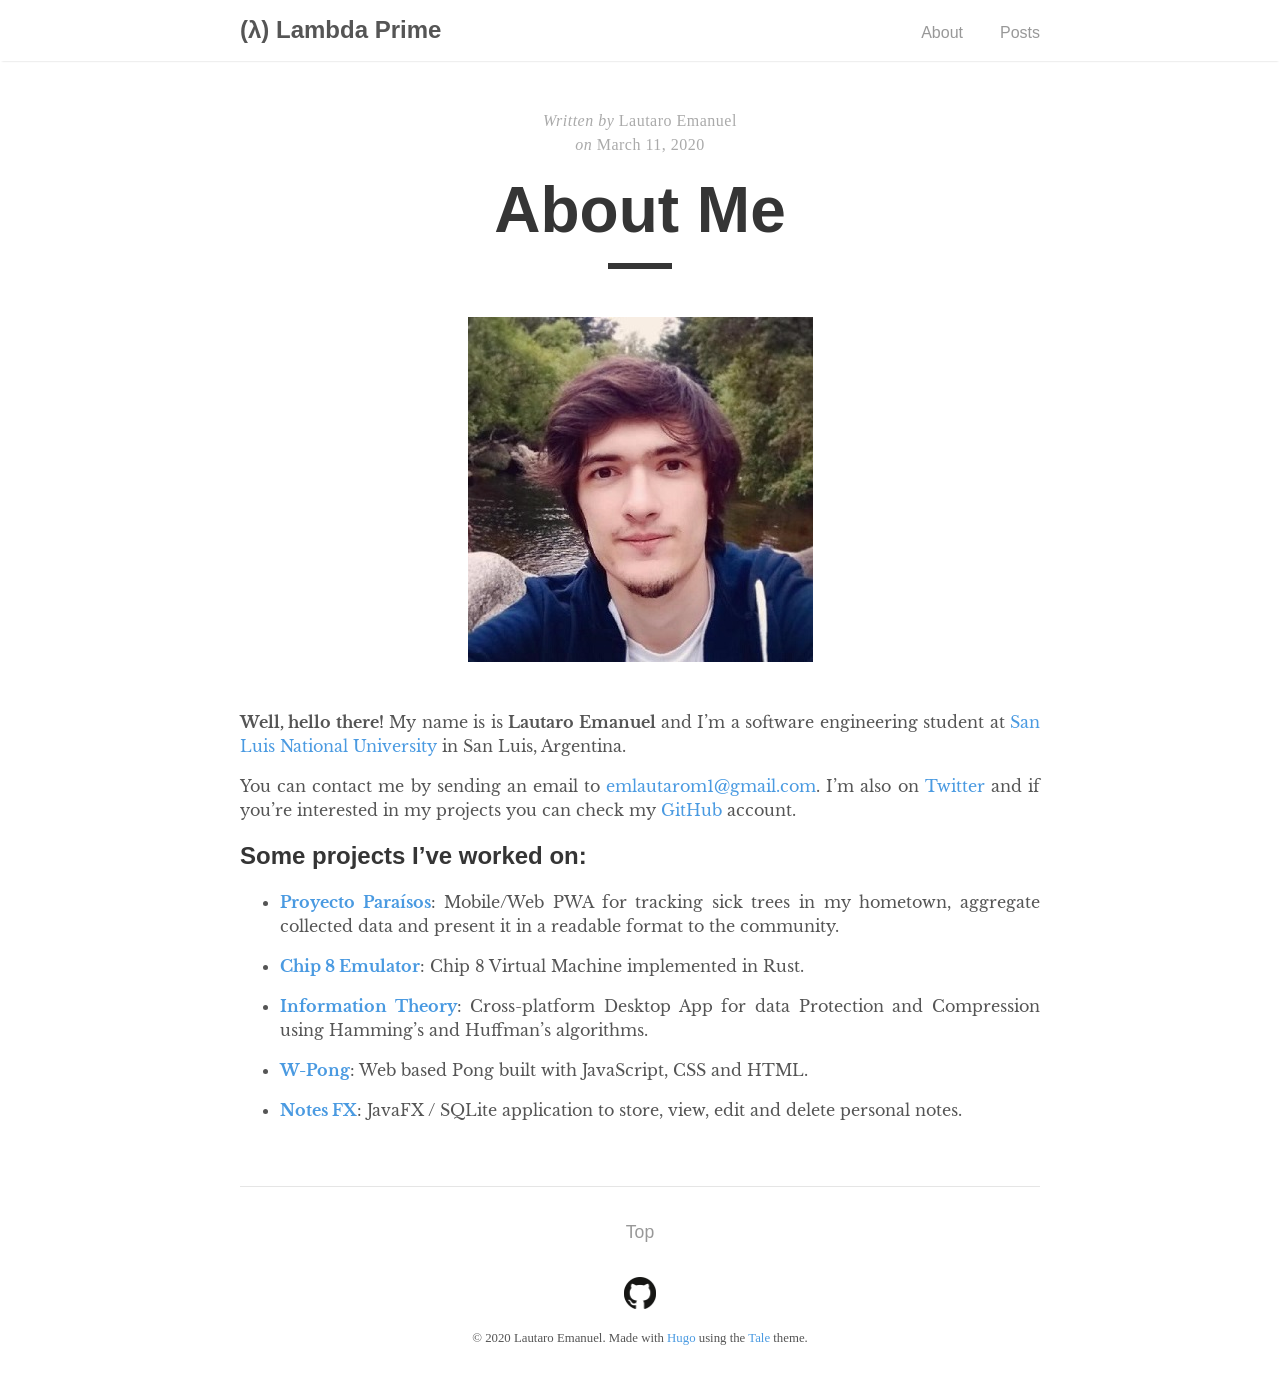
==== about/index.html @ d6d1b446 ""Build date: 11/03/2020 at 23:06:22"" ====
<!DOCTYPE html>
<html lang="en-us">
    <head>
		<meta charset="UTF-8">
		<meta name="viewport" content="width=device-width, initial-scale=1.0">

		<title>About Me &middot; (λ) Lambda Prime</title>

		
  		<link rel="stylesheet" href="/css/style.css">
		<link rel="stylesheet" href="/css/fonts.css">
		<link rel="stylesheet" href="/custom.css">
		
		<link rel="icon" type="image/png" sizes="32x32" href="/images/favicon-32x32.png">
		<link rel="icon" type="image/png" sizes="16x16" href="/images/favicon-16x16.png">
		<link rel="apple-touch-icon" sizes="180x180" href="/images/apple-touch-icon.png">

		
		<link href="" rel="alternate" type="application/rss+xml" title="(λ) Lambda Prime" />
	</head>

    <body>
        		<nav class="nav">
			<div class="nav-container">
				<a href="/">
					<h2 class="nav-title">(λ) Lambda Prime</h2>
				</a>
				<ul>
    
    
        <li>
            <a href="/about/">
                
                <span>About</span>
                
            </a>
        </li>
    
        <li>
            <a href="/posts/">
                
                <span>Posts</span>
                
            </a>
        </li>
    
</ul>
			</div>
		</nav>

        

<main>
	<div class="post">
		<div class="post-info">
    <span>Written by</span>
        Lautaro Emanuel
        <br>
        <span>on&nbsp;</span><time datetime="2020-03-11 15:27:41 -0300 -03">March 11, 2020</time>
</div>
		<h1 class="post-title">About Me</h1>
<div class="post-line"></div>

		

		<p><img src="/images/me.jpg" alt="Missing handsome dude picture">
 </p>
<p><strong>Well, hello there!</strong> My name is is <strong>Lautaro Emanuel</strong> and I&rsquo;m a software engineering student at <a href="http://google.com">San Luis National University</a> in San Luis, Argentina.</p>
<p>You can contact me by sending an email to <a href="mailto:emlautarom1@gmail.com">emlautarom1@gmail.com</a>. I&rsquo;m also on <a href="%22twitter.com%22">Twitter</a> and if you&rsquo;re interested in my projects you can check my <a href="%22asdasd.com%22">GitHub</a> account.</p>
<h2 id="some-projects-ive-worked-on">Some projects I&rsquo;ve worked on:</h2>
<ul>
<li>
<p><strong><a href="https://github.com/emlautarom1/ProyectoParaisos">Proyecto Paraísos</a></strong>: Mobile/Web PWA for tracking sick trees in my hometown, aggregate collected data and present it in a readable format to the community.</p>
</li>
<li>
<p><strong><a href="https://github.com/emlautarom1/Chip_8">Chip 8 Emulator</a></strong>: Chip 8 Virtual Machine implemented in Rust.</p>
</li>
<li>
<p><strong><a href="https://github.com/emlautarom1/InformationTheory">Information Theory</a></strong>: Cross-platform Desktop App for data Protection and Compression using Hamming&rsquo;s and Huffman&rsquo;s algorithms.</p>
</li>
<li>
<p><strong><a href="https://github.com/emlautarom1/W_Pong">W-Pong</a></strong>: Web based Pong built with JavaScript, CSS and HTML.</p>
</li>
<li>
<p><strong><a href="https://github.com/emlautarom1/NotesFX">Notes FX</a></strong>: JavaFX / SQLite application to store, view, edit and delete personal notes.</p>
</li>
</ul>


		
	</div>

	<div class="pagination">

		<a href="#" class="top">Top</a>
	</div>
</main>


        <footer>
    <div style="display: flex; justify-content: center;">
        <a href="https://github.com/emlautarom1/">
            <img src="/images/github.png" alt="GitHub" width="32" height="32">
        </a>
    </div>
    <span>
        &copy; <time datetime="2020-03-11 23:06:22.8562704 -0300 -03 m=&#43;0.108999301">2020</time> Lautaro Emanuel.
        Made with <a href='https://gohugo.io'>Hugo</a> using the <a href='https://github.com/EmielH/tale-hugo/'>Tale</a> theme.
    </span>
</footer>
    </body>
</html>
---- css/style.css ----
*{-webkit-box-sizing:border-box;-moz-box-sizing:border-box;box-sizing:border-box;line-height:1.5}html,body{color:#555;background-color:#fff;margin:0;padding:0}html{font-family:"Libre Baskerville","Times New Roman",Times,serif;font-size:14px;overflow-y:scroll}@media (min-width: 600px){html{font-size:16px}}body{-webkit-text-size-adjust:100%}h1,h2,h3,h4,h5,h6{color:#353535;font-family:"Helvetica Neue","Segoe UI",Helvetica,Arial,sans-serif;line-height:normal}a{color:#4a9ae1;text-decoration:none}blockquote{border-left:0.25rem solid #e5e5e5;color:#979797;margin:.8rem 0;padding:.5rem 1rem}blockquote p:last-child{margin-bottom:0}@media (min-width: 600px){blockquote{padding:0 5rem 0 1.25rem}}img{display:block;margin:0 0 1rem;max-width:100%}td{vertical-align:top}pre,code{font-family:Menlo,Monaco,monospace}code{background-color:#f9f9f9;border-radius:3px;color:#bf616a;font-size:85%;padding:.25em .5em;white-space:pre-wrap}pre{margin:0 0 1rem}pre code{background-color:transparent;color:inherit;font-size:100%;padding:0}.highlight{background-color:#f9f9f9;border-radius:3px;line-height:1.4;margin:0 0 1rem;padding:1rem}.highlight pre{margin-bottom:0;overflow-x:auto}.highlight .lineno{color:#aaa;display:inline-block;padding:0 .75rem 0 .25rem;-webkit-user-select:none;-moz-user-select:none;user-select:none}.post{padding:3rem 0}.post-info{color:#aaa;font-family:Palatino,"Palatino LT STD","Palatino Linotype","Book Antiqua","Georgia",serif;letter-spacing:0.5px;text-align:center}.post-info span{font-style:italic}.post-title{color:#353535;font-family:"Helvetica Neue","Segoe UI",Helvetica,Arial,sans-serif;font-size:4rem;margin:1rem 0;text-align:center}.post-line{border-top:0.4rem solid #353535;display:block;margin:0 auto 3rem;width:4rem}.post p{margin:0 0 1rem;text-align:justify}.post a:hover{text-decoration:underline}.post img{margin:0 auto 0.5rem}.post img+em{color:#aaa;display:block;font-family:"Helvetica Neue","Segoe UI",Helvetica,Arial,sans-serif;font-size:0.9rem;font-style:normal;text-align:center}.post img.emoji{display:inline-block;left:0;transform:none;width:1rem;height:1rem;vertical-align:text-top;padding:0;margin:0}.highlight .hll{background-color:#ffc}.highlight .c{color:#999}.highlight .err{color:#a00;background-color:#faa}.highlight .k{color:#069}.highlight .o{color:#555}.highlight .cm{color:#09f;font-style:italic}.highlight .cp{color:#099}.highlight .c1{color:#999}.highlight .cs{color:#999}.highlight .gd{background-color:#fcc;border:1px solid #c00}.highlight .ge{font-style:italic}.highlight .gr{color:#f00}.highlight .gh{color:#030}.highlight .gi{background-color:#cfc;border:1px solid #0c0}.highlight .go{color:#aaa}.highlight .gp{color:#009}.highlight .gu{color:#030}.highlight .gt{color:#9c6}.highlight .kc{color:#069}.highlight .kd{color:#069}.highlight .kn{color:#069}.highlight .kp{color:#069}.highlight .kr{color:#069}.highlight .kt{color:#078}.highlight .m{color:#f60}.highlight .s{color:#d44950}.highlight .na{color:#4f9fcf}.highlight .nb{color:#366}.highlight .nc{color:#0a8}.highlight .no{color:#360}.highlight .nd{color:#99f}.highlight .ni{color:#999}.highlight .ne{color:#c00}.highlight .nf{color:#c0f}.highlight .nl{color:#99f}.highlight .nn{color:#0cf}.highlight .nt{color:#2f6f9f}.highlight .nv{color:#033}.highlight .ow{color:#000}.highlight .w{color:#bbb}.highlight .mf{color:#f60}.highlight .mh{color:#f60}.highlight .mi{color:#f60}.highlight .mo{color:#f60}.highlight .sb{color:#c30}.highlight .sc{color:#c30}.highlight .sd{color:#c30;font-style:italic}.highlight .s2{color:#c30}.highlight .se{color:#c30}.highlight .sh{color:#c30}.highlight .si{color:#a00}.highlight .sx{color:#c30}.highlight .sr{color:#3aa}.highlight .s1{color:#c30}.highlight .ss{color:#fc3}.highlight .bp{color:#366}.highlight .vc{color:#033}.highlight .vg{color:#033}.highlight .vi{color:#033}.highlight .il{color:#f60}.css .o,.css .o+.nt,.css .nt+.nt{color:#999}.container{margin:0 auto;max-width:800px;width:80%}main,footer,.nav-container{display:block;margin:0 auto;max-width:800px;width:80%}.nav{box-shadow:0 2px 2px -2px rgba(0,0,0,0.2);overflow:auto}.nav-container{margin:1rem auto;position:relative;text-align:center}.nav-title{-webkit-transition:all 0.2s ease-out;-moz-transition:all 0.2s ease-out;transition:all 0.2s ease-out;color:#555;display:inline-block;margin:0;padding-right:.2rem}.nav-title:hover,.nav-title:focus{opacity:.6}.nav ul{list-style-type:none;margin:1rem 0 0;padding:0;text-align:center}.nav li{-webkit-transition:all 0.2s ease-out;-moz-transition:all 0.2s ease-out;transition:all 0.2s ease-out;color:#555;display:inline-block;opacity:.6;padding:0 2rem 0 0}.nav li:last-child{padding-right:0}.nav li:hover,.nav li:focus{opacity:1}.nav a{color:#555;font-family:"Helvetica Neue","Segoe UI",Helvetica,Arial,sans-serif}@media (min-width: 600px){.nav-container{text-align:left}.nav ul{bottom:0;position:absolute;right:0}}footer{font-family:Palatino,"Palatino LT STD","Palatino Linotype","Book Antiqua","Georgia",serif;padding:2rem 0;text-align:center}footer span{color:#555;font-size:.8rem}.pagination{border-top:0.5px solid #e5e5e5;font-family:Palatino,"Palatino LT STD","Palatino Linotype","Book Antiqua","Georgia",serif;padding-top:2rem;position:relative;text-align:center}.pagination span{color:#353535;font-size:1.1rem}.pagination .top{-webkit-transition:all 0.3s ease-out;-moz-transition:all 0.3s ease-out;transition:all 0.3s ease-out;color:#555;font-family:"Helvetica Neue","Segoe UI",Helvetica,Arial,sans-serif;font-size:1.1rem;opacity:.6}.pagination .top:hover{opacity:1}.pagination .arrow{-webkit-transition:all 0.3s ease-out;-moz-transition:all 0.3s ease-out;transition:all 0.3s ease-out;color:#555;position:absolute}.pagination .arrow:hover,.pagination .arrow:focus{opacity:.6;text-decoration:none}.pagination .left{left:0}.pagination .right{right:0}.catalogue-item{border-bottom:1px solid #e5e5e5;color:#555;display:block;padding:2rem 0}.catalogue-item:hover .catalogue-line,.catalogue-item:focus .catalogue-line{width:5rem}.catalogue-item:last-child{border:0}.catalogue-time{color:#aaa;font-family:Palatino,"Palatino LT STD","Palatino Linotype","Book Antiqua","Georgia",serif;letter-spacing:.5px}.catalogue-title{color:#353535;display:block;font-family:"Helvetica Neue","Segoe UI",Helvetica,Arial,sans-serif;font-size:2rem;font-weight:700;margin:.5rem 0}.catalogue-line{-webkit-transition:all 0.3s ease-out;-moz-transition:all 0.3s ease-out;transition:all 0.3s ease-out;border-top:0.2rem solid #353535;display:block;width:2rem}
---- css/fonts.css ----
/* libre-baskerville-regular - latin */
@font-face {
    font-family: 'Libre Baskerville';
    font-style: normal;
    font-weight: 400;
    src: url('/fonts/libre-baskerville-v7-latin-regular.eot'); /* IE9 Compat Modes */
    src: local('Libre Baskerville'), local('LibreBaskerville-Regular'),
    url('/fonts/libre-baskerville-v7-latin-regular.eot?#iefix') format('embedded-opentype'), /* IE6-IE8 */
    url('/fonts/libre-baskerville-v7-latin-regular.woff2') format('woff2'), /* Super Modern Browsers */
    url('/fonts/libre-baskerville-v7-latin-regular.woff') format('woff'), /* Modern Browsers */
    url('/fonts/libre-baskerville-v7-latin-regular.ttf') format('truetype'), /* Safari, Android, iOS */
    url('/fonts/libre-baskerville-v7-latin-regular.svg#LibreBaskerville') format('svg'); /* Legacy iOS */
}

/* libre-baskerville-700 - latin */
@font-face {
    font-family: 'Libre Baskerville';
    font-style: normal;
    font-weight: 700;
    src: url('/fonts/libre-baskerville-v7-latin-700.eot'); /* IE9 Compat Modes */
    src: local('Libre Baskerville Bold'), local('LibreBaskerville-Bold'),
    url('/fonts/libre-baskerville-v7-latin-700.eot?#iefix') format('embedded-opentype'), /* IE6-IE8 */
    url('/fonts/libre-baskerville-v7-latin-700.woff2') format('woff2'), /* Super Modern Browsers */
    url('/fonts/libre-baskerville-v7-latin-700.woff') format('woff'), /* Modern Browsers */
    url('/fonts/libre-baskerville-v7-latin-700.ttf') format('truetype'), /* Safari, Android, iOS */
    url('/fonts/libre-baskerville-v7-latin-700.svg#LibreBaskerville') format('svg'); /* Legacy iOS */
}

/* libre-baskerville-italic - latin */
@font-face {
    font-family: 'Libre Baskerville';
    font-style: italic;
    font-weight: 400;
    src: url('/fonts/libre-baskerville-v7-latin-italic.eot'); /* IE9 Compat Modes */
    src: local('Libre Baskerville Italic'), local('LibreBaskerville-Italic'),
    url('/fonts/libre-baskerville-v7-latin-italic.eot?#iefix') format('embedded-opentype'), /* IE6-IE8 */
    url('/fonts/libre-baskerville-v7-latin-italic.woff2') format('woff2'), /* Super Modern Browsers */
    url('/fonts/libre-baskerville-v7-latin-italic.woff') format('woff'), /* Modern Browsers */
    url('/fonts/libre-baskerville-v7-latin-italic.ttf') format('truetype'), /* Safari, Android, iOS */
    url('/fonts/libre-baskerville-v7-latin-italic.svg#LibreBaskerville') format('svg'); /* Legacy iOS */
}
---- custom.css ----
.highlight > :first-child {
  padding: 1rem 0.5rem;
}
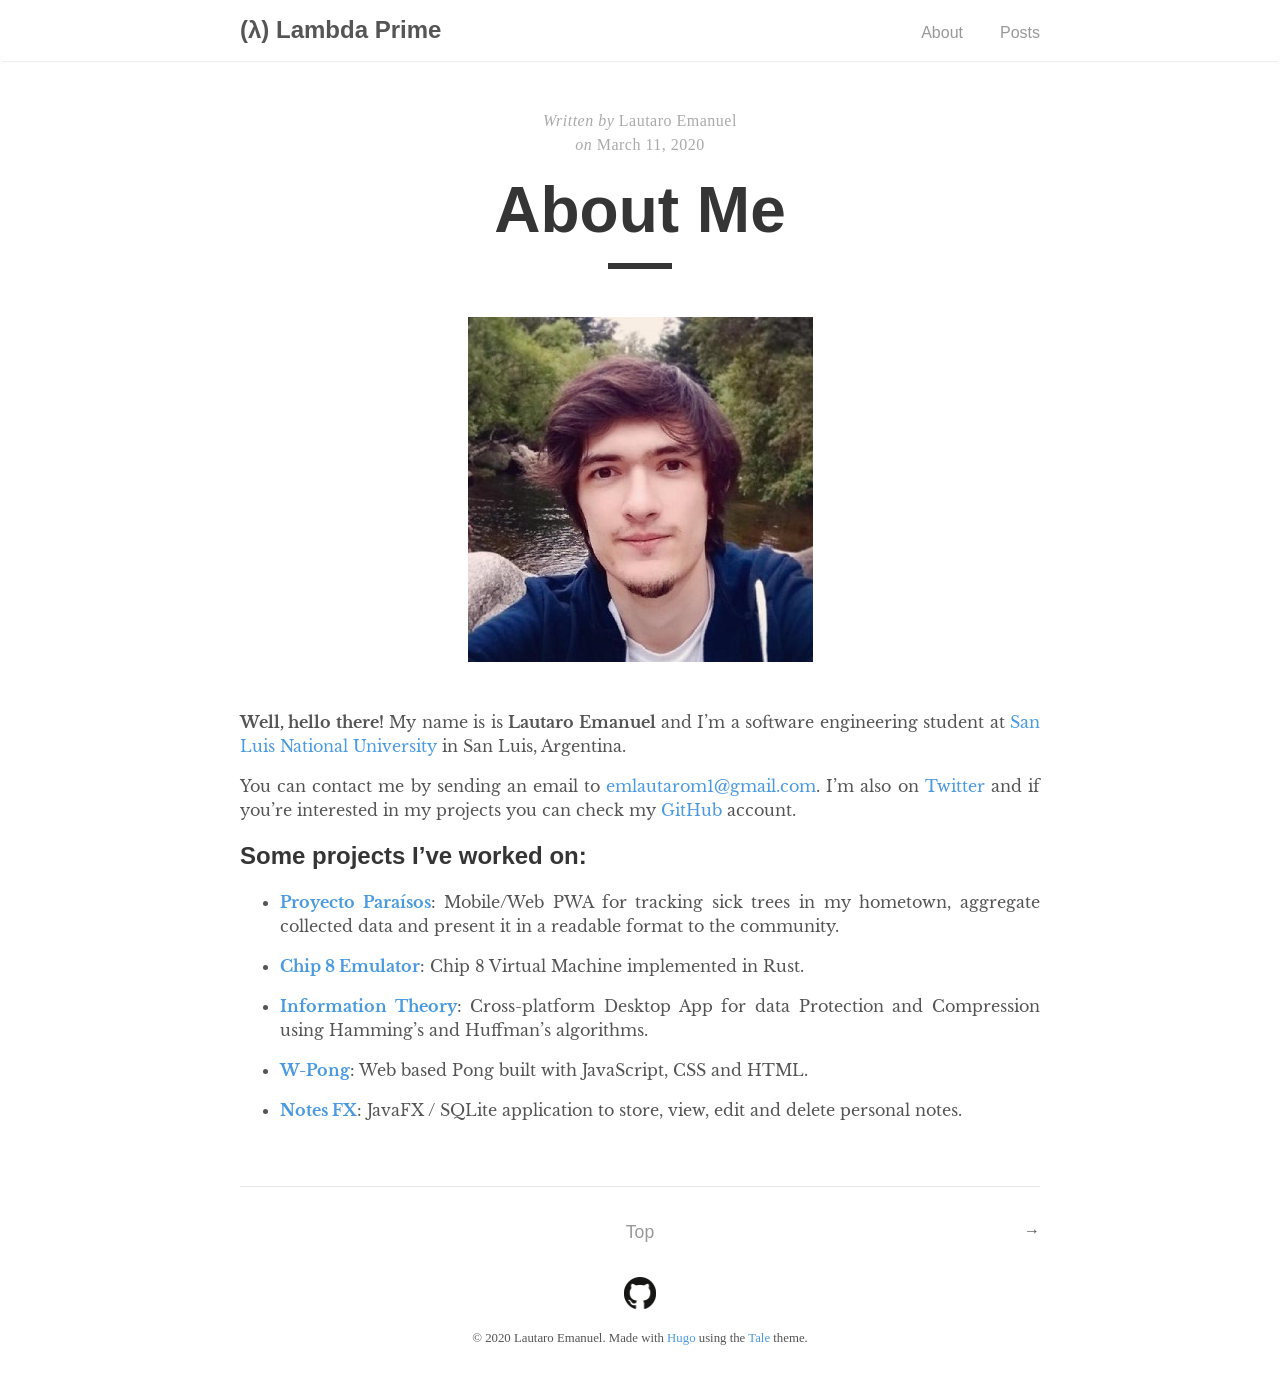
==== commit 808467ce: "Build date: 12/03/2020 at 02:36:05" ====
--- a/about/index.html
+++ b/about/index.html
@@ -65,8 +65,8 @@
 
 		<p><img src="/images/me.jpg" alt="Missing handsome dude picture">
  </p>
-<p><strong>Well, hello there!</strong> My name is is <strong>Lautaro Emanuel</strong> and I&rsquo;m a software engineering student at <a href="http://google.com">San Luis National University</a> in San Luis, Argentina.</p>
-<p>You can contact me by sending an email to <a href="mailto:emlautarom1@gmail.com">emlautarom1@gmail.com</a>. I&rsquo;m also on <a href="%22twitter.com%22">Twitter</a> and if you&rsquo;re interested in my projects you can check my <a href="%22asdasd.com%22">GitHub</a> account.</p>
+<p><strong>Well, hello there!</strong> My name is is <strong>Lautaro Emanuel</strong> and I&rsquo;m a software engineering student at <a href="http://www.unsl.edu.ar/">San Luis National University</a> in San Luis, Argentina.</p>
+<p>You can contact me by sending an email to <a href="mailto:emlautarom1@gmail.com">emlautarom1@gmail.com</a>. I&rsquo;m also on <a href="https://twitter.com/emlautarom1/">Twitter</a> and if you&rsquo;re interested in my projects you can check my <a href="https://github.com/emlautarom1">GitHub</a> account.</p>
 <h2 id="some-projects-ive-worked-on">Some projects I&rsquo;ve worked on:</h2>
 <ul>
 <li>
@@ -91,6 +91,7 @@
 	</div>
 
 	<div class="pagination">
+		<a href="/posts/set-up-windows-for-c-development/" class="right arrow">&#8594;</a>
 
 		<a href="#" class="top">Top</a>
 	</div>
@@ -104,7 +105,7 @@
         </a>
     </div>
     <span>
-        &copy; <time datetime="2020-03-11 23:06:22.8562704 -0300 -03 m=&#43;0.108999301">2020</time> Lautaro Emanuel.
+        &copy; <time datetime="2020-03-12 02:36:05.406789 -0300 -03 m=&#43;0.048999601">2020</time> Lautaro Emanuel.
         Made with <a href='https://gohugo.io'>Hugo</a> using the <a href='https://github.com/EmielH/tale-hugo/'>Tale</a> theme.
     </span>
 </footer>
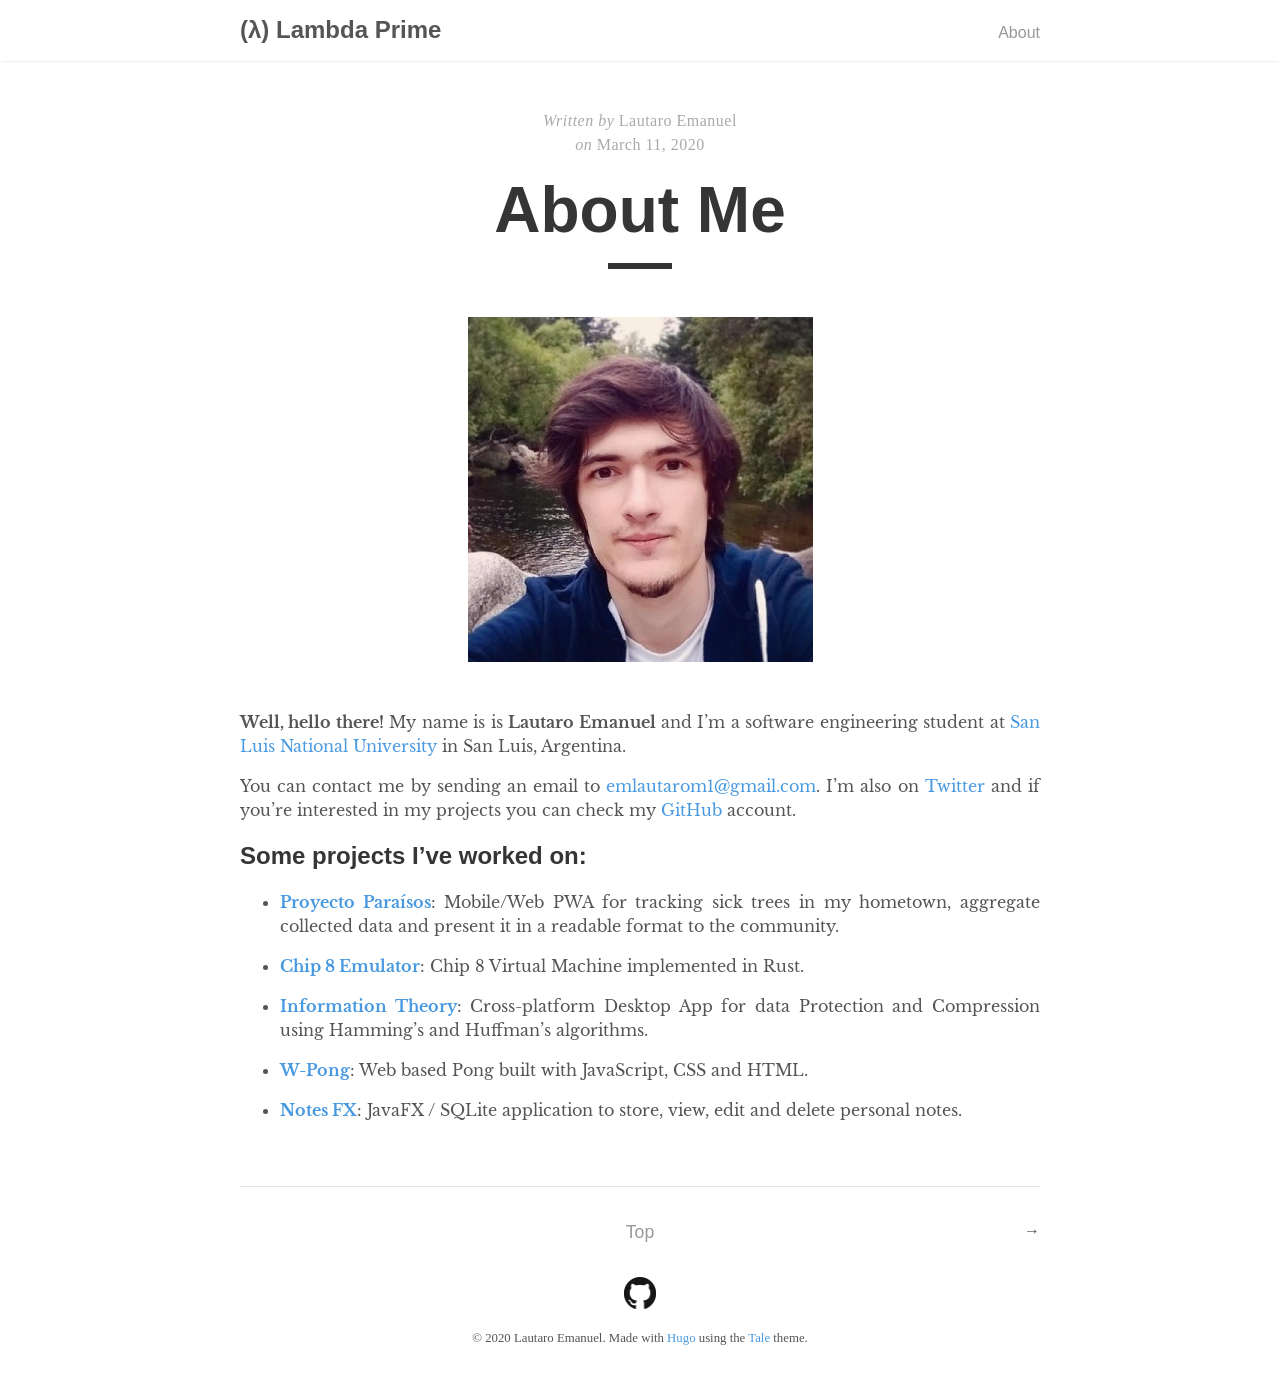
==== commit ef5e7b18: "Build date: 12/03/2020 at 03:13:14" ====
--- a/about/index.html
+++ b/about/index.html
@@ -32,14 +32,6 @@
             <a href="/about/">
                 
                 <span>About</span>
-                
-            </a>
-        </li>
-    
-        <li>
-            <a href="/posts/">
-                
-                <span>Posts</span>
                 
             </a>
         </li>
@@ -105,7 +97,7 @@
         </a>
     </div>
     <span>
-        &copy; <time datetime="2020-03-12 02:36:05.406789 -0300 -03 m=&#43;0.048999601">2020</time> Lautaro Emanuel.
+        &copy; <time datetime="2020-03-12 03:13:14.5847274 -0300 -03 m=&#43;0.045997701">2020</time> Lautaro Emanuel.
         Made with <a href='https://gohugo.io'>Hugo</a> using the <a href='https://github.com/EmielH/tale-hugo/'>Tale</a> theme.
     </span>
 </footer>
